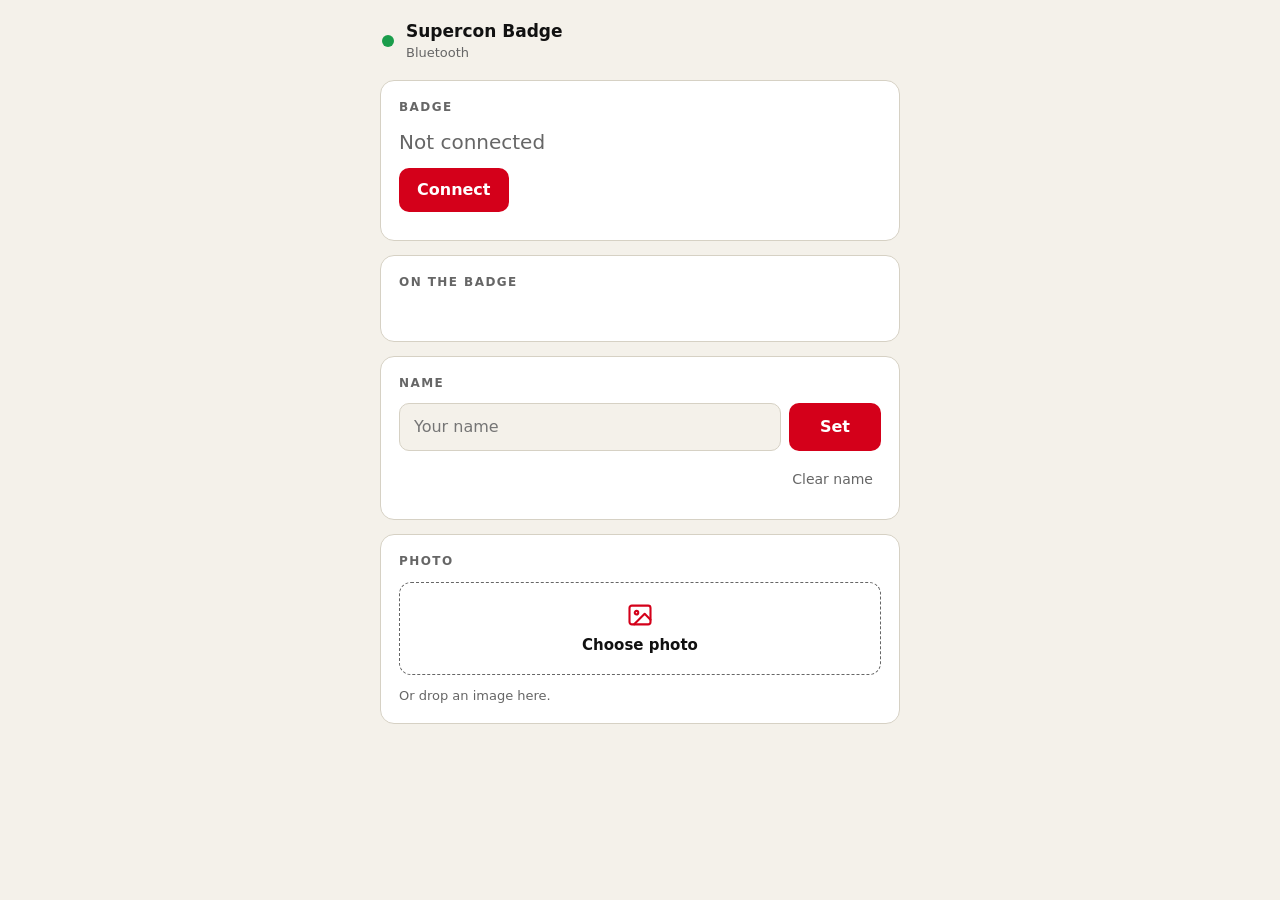
==== web/webnametag/index.html @ ace5f450 "Rewrite Web Nametag over Bluetooth LE with pairing code Badge advertises as Badge-<BLE_NAME> (or MAC" ====
<!DOCTYPE html><html lang=en><head><meta charset=utf-8>
<meta name=viewport content='width=device-width,initial-scale=1,viewport-fit=cover'>
<meta name=color-scheme content='light dark'><title>Badge</title>
<style>
:root{--bg:#f4f1ea;--card:#fff;--fg:#111;--mut:#666;--ln:#d6d1c4;--ac:#d4001a;--on:#fff;--ok:#1a9d4b}
@media(prefers-color-scheme:dark){:root{--bg:#0b0b0c;--card:#17171a;--fg:#f2f2f2;--mut:#8d8d95;--ln:#2c2c31;--ac:#ff2b3f;--on:#0b0b0c;--ok:#3ccf70}}
*{box-sizing:border-box}
body{margin:0;background:var(--bg);color:var(--fg);font:16px/1.4 system-ui,-apple-system,sans-serif;
padding:max(16px,env(safe-area-inset-top)) 16px max(32px,env(safe-area-inset-bottom))}
main{max-width:520px;margin:auto}
header{display:flex;align-items:center;gap:12px;margin:4px 2px 18px}
#dot{width:12px;height:12px;border-radius:50%;background:var(--ok);flex:none}
h1{font-size:17px;margin:0;font-weight:700}
header p{margin:0;color:var(--mut);font-size:13px}
section{background:var(--card);border:1px solid var(--ln);border-radius:14px;padding:18px;margin-bottom:14px}
section.dr{border-color:var(--ac)}
h2{font-size:12px;letter-spacing:.12em;text-transform:uppercase;color:var(--mut);margin:0 0 12px;font-weight:600}
.cur{font-size:28px;font-weight:700;word-break:break-word;margin:0}
.cur.e{color:var(--mut);font-weight:500;font-size:20px}
.sub{display:flex;align-items:center;gap:8px;color:var(--mut);font-size:13px;margin:8px 0 0;min-height:20px}
.sp{width:14px;height:14px;border:2px solid var(--ln);border-top-color:var(--ac);border-radius:50%;display:none;
animation:r .8s linear infinite}
.bz .sp{display:block}
@keyframes r{to{transform:rotate(360deg)}}
@media(prefers-reduced-motion:reduce){*{animation-duration:3s!important;transition:none!important}}
.row{display:flex;gap:8px}
.hint{color:var(--mut);font-size:13px;margin:0}
.nr{display:flex;justify-content:space-between;align-items:center;margin-top:6px}
input[type=text]{flex:1;min-width:0;min-height:48px;font:inherit;font-size:16px;color:var(--fg);background:var(--bg);
border:1px solid var(--ln);border-radius:10px;padding:0 14px;outline:0}
input[type=text]:focus{border-color:var(--ac)}
button{font:inherit;font-weight:600;min-height:44px;color:var(--on);background:var(--ac);border:0;border-radius:10px;
padding:0 18px;cursor:pointer;-webkit-appearance:none}
button:active{opacity:.8}
button:disabled{opacity:.4;cursor:default}
button.g{background:transparent;color:var(--fg);border:1px solid var(--ln)}
button.t{background:none;color:var(--mut);padding:0 8px;font-weight:500;font-size:14px}
#sn{min-width:92px}
:focus-visible{outline:3px solid var(--ac);outline-offset:2px}
.v{position:absolute;width:1px;height:1px;opacity:0;overflow:hidden}
.pk{display:flex;gap:10px}
.pk label{flex:1;display:flex;flex-direction:column;align-items:center;gap:6px;padding:18px 8px;cursor:pointer;
border:1px dashed var(--mut);border-radius:12px;font-weight:600;font-size:15px}
.pk label:active{background:var(--bg)}
.v:focus-visible+label{outline:3px solid var(--ac);outline-offset:2px}
.pk svg{width:28px;height:28px;stroke:var(--ac);fill:none;stroke-width:1.8;stroke-linecap:round;stroke-linejoin:round}
.dh{margin-top:12px}
@media(hover:hover){#lc,#fc{display:none}}
@media(hover:none){.dh{display:none}}
#sh{position:fixed;top:0;right:0;bottom:0;left:0;background:var(--bg);display:none;flex-direction:column;z-index:7;
touch-action:none;overscroll-behavior:contain;padding-top:env(safe-area-inset-top)}
#sh.o{display:flex}
.bar{display:flex;align-items:center;justify-content:space-between;gap:8px;padding:8px 12px;background:var(--card)}
#pg{height:3px;background:var(--ln);overflow:hidden}
#pg i{display:block;height:100%;width:0;background:var(--ac);transition:width .15s}
#pg.n i{width:35%;animation:n 1s ease-in-out infinite alternate}
@keyframes n{from{margin-left:0}to{margin-left:65%}}
.bar b{font-size:15px}
#cs{display:none;gap:12px}
.seg{display:flex;background:var(--bg);border:1px solid var(--ln);border-radius:10px;padding:3px;gap:3px}
.seg button{flex:1;min-height:38px;background:transparent;color:var(--fg);padding:0 12px;font-size:14px;white-space:nowrap}
.seg button[aria-pressed=true]{background:var(--ac);color:var(--on)}
#stg{flex:1;min-height:0;display:flex;align-items:center;justify-content:center;padding:12px;position:relative}
canvas{max-width:100%;max-height:100%;display:block;border-radius:10px;border:1px solid var(--ln);background:#fff}
#c{touch-action:none;cursor:grab}
#ld{position:absolute;top:12px;right:12px;bottom:12px;left:12px;display:none;align-items:center;justify-content:center;
background:rgba(0,0,0,.45);color:#fff;border-radius:10px;font-weight:600}
.ctl{padding:12px 16px max(14px,env(safe-area-inset-bottom));background:var(--card);border-top:1px solid var(--ln);
display:grid;gap:12px}
.ctl label{display:flex;align-items:center;gap:12px;font-size:14px;color:var(--mut)}
.ctl label span{width:84px;flex:none}
.ctl input[type=range]{flex:1;min-width:0;accent-color:var(--ac);min-height:32px;margin:0}
#ov{position:fixed;top:0;right:0;bottom:0;left:0;background:rgba(0,0,0,.55);display:none;align-items:center;
justify-content:center;padding:20px;z-index:9}
#ov div{background:var(--card);color:var(--fg);border-radius:14px;padding:22px;max-width:360px;width:100%}
#ov p{margin:0 0 16px;font-size:16px}
#ov button{width:100%}
#toast{position:fixed;left:50%;bottom:max(24px,env(safe-area-inset-bottom));transform:translateX(-50%);background:var(--fg);
color:var(--bg);padding:10px 16px;border-radius:999px;font-size:14px;opacity:0;pointer-events:none;transition:opacity .2s;
z-index:8;max-width:90%;text-align:center}
#toast.on{opacity:1}
</style></head><body><main>
<header><i id=dot></i><div><h1>Supercon Badge</h1><p>Bluetooth</p></div></header>
<section id=bsec><h2>Badge</h2><p class='cur e' id=bn>Not connected</p>
<form id=cf class=row style='margin-top:12px'><button id=cb type=button>Connect</button></form>
<form id=af class=row style='display:none;margin-top:12px'><input id=ci type=text inputmode=numeric pattern='[0-9]*' maxlength=4 placeholder='Code on the badge' autocomplete=off aria-label='Pairing code'><button id=ab>Unlock</button></form>
<p class=hint id=ch style='margin-top:10px'></p></section>
<section><h2>On the badge</h2><p class=cur id=cur></p>
<p class=sub id=sub aria-live=polite><i class=sp></i><span id=sm></span></p></section>
<section><h2>Name</h2>
<form id=nf method=POST action=/ class=row><input id=ni type=text name=name maxlength=24 placeholder='Your name'
autocomplete=off enterkeyhint=send aria-label=Name><button id=sn>Set</button></form>
<div class=nr><span class=hint id=cn></span><button type=button id=cl class=t>Clear name</button></div></section>
<section id=ps><h2>Photo</h2><div class=pk>
<input id=f class=v type=file accept='image/*,.heic,.heif'><label for=f><svg viewBox='0 0 24 24'><rect x='3' y='4' width='18' height='16' rx='2'/><circle cx='9' cy='10' r='1.5'/><path d='M21 16l-5-5-9 9'/></svg>Choose photo</label>
<input id=fc class=v type=file accept='image/*' capture=environment><label for=fc id=lc><svg viewBox='0 0 24 24'><path d='M4 8h3l2-3h6l2 3h3v12H4z'/><circle cx='12' cy='13' r='3.5'/></svg>Take photo</label></div>
<p class='hint dh'>Or drop an image here.</p></section></main>
<div id=sh role=dialog aria-modal=true aria-label='Photo editor'>
<div class=bar><button id=cx type=button class=g>Cancel</button>
<b id=ttl></b>
<button id=ss type=button>Next</button></div>
<div id=pg><i></i></div>
<div id=stg><canvas id=c width=480 height=336></canvas><canvas id=pv width=960 height=672 style='display:none'></canvas>
<div id=ld>Rendering preview...</div></div>
<div class=ctl id=ctl><p class=hint id=hn></p>
<label id=zr><span>Zoom</span><input type=range id=z min=0 max=100 value=0></label>
<div id=cs><div class=seg><button id=bw type=button aria-pressed=false>Black &amp; white</button><button id=br type=button aria-pressed=true>B/W + red</button></div>
<label id=rr><span>Red amount</span><input type=range id=rs min=0 max=100 value=50></label></div></div></div>
<div id=ov><div role=alertdialog aria-modal=true><p id=ovt></p><button id=ovb>OK</button></div></div>
<div id=toast role=status></div>
<script src=/app.js></script></body></html>
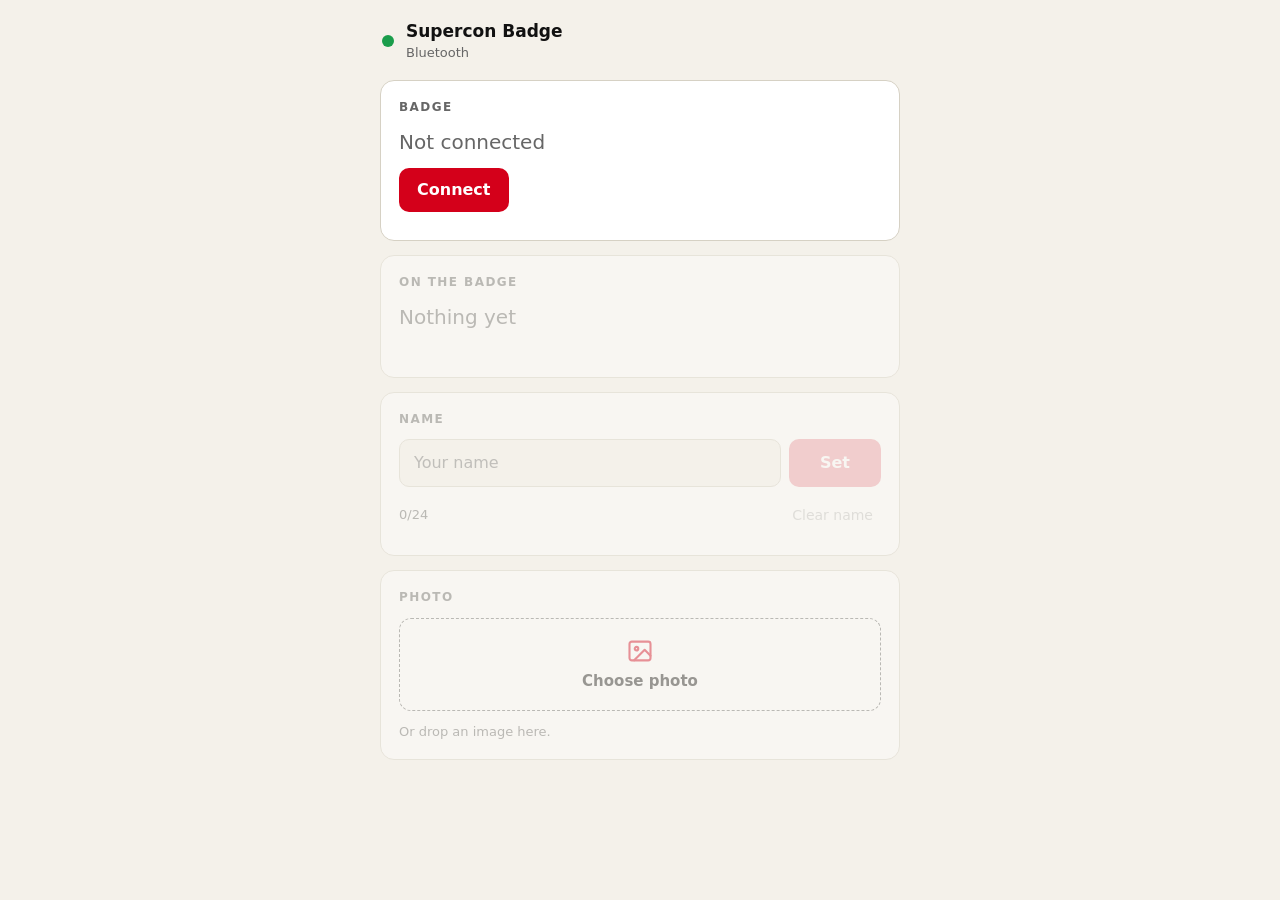
==== commit a088d980: "web: load app.js by relative path (site is served under a subpath on GitHub Pages) Co-Authored-By: C" ====
--- a/web/webnametag/index.html
+++ b/web/webnametag/index.html
@@ -1,6 +1,6 @@
 <!DOCTYPE html><html lang=en><head><meta charset=utf-8>
 <meta name=viewport content='width=device-width,initial-scale=1,viewport-fit=cover'>
-<meta name=color-scheme content='light dark'><title>Badge</title>
+<meta name=color-scheme content='light dark'><title>Badge</title><link rel=icon href=data:,>
 <style>
 :root{--bg:#f4f1ea;--card:#fff;--fg:#111;--mut:#666;--ln:#d6d1c4;--ac:#d4001a;--on:#fff;--ok:#1a9d4b}
 @media(prefers-color-scheme:dark){:root{--bg:#0b0b0c;--card:#17171a;--fg:#f2f2f2;--mut:#8d8d95;--ln:#2c2c31;--ac:#ff2b3f;--on:#0b0b0c;--ok:#3ccf70}}
@@ -108,4 +108,4 @@
 <label id=rr><span>Red amount</span><input type=range id=rs min=0 max=100 value=50></label></div></div></div>
 <div id=ov><div role=alertdialog aria-modal=true><p id=ovt></p><button id=ovb>OK</button></div></div>
 <div id=toast role=status></div>
-<script src=/app.js></script></body></html>+<script src=app.js></script></body></html>
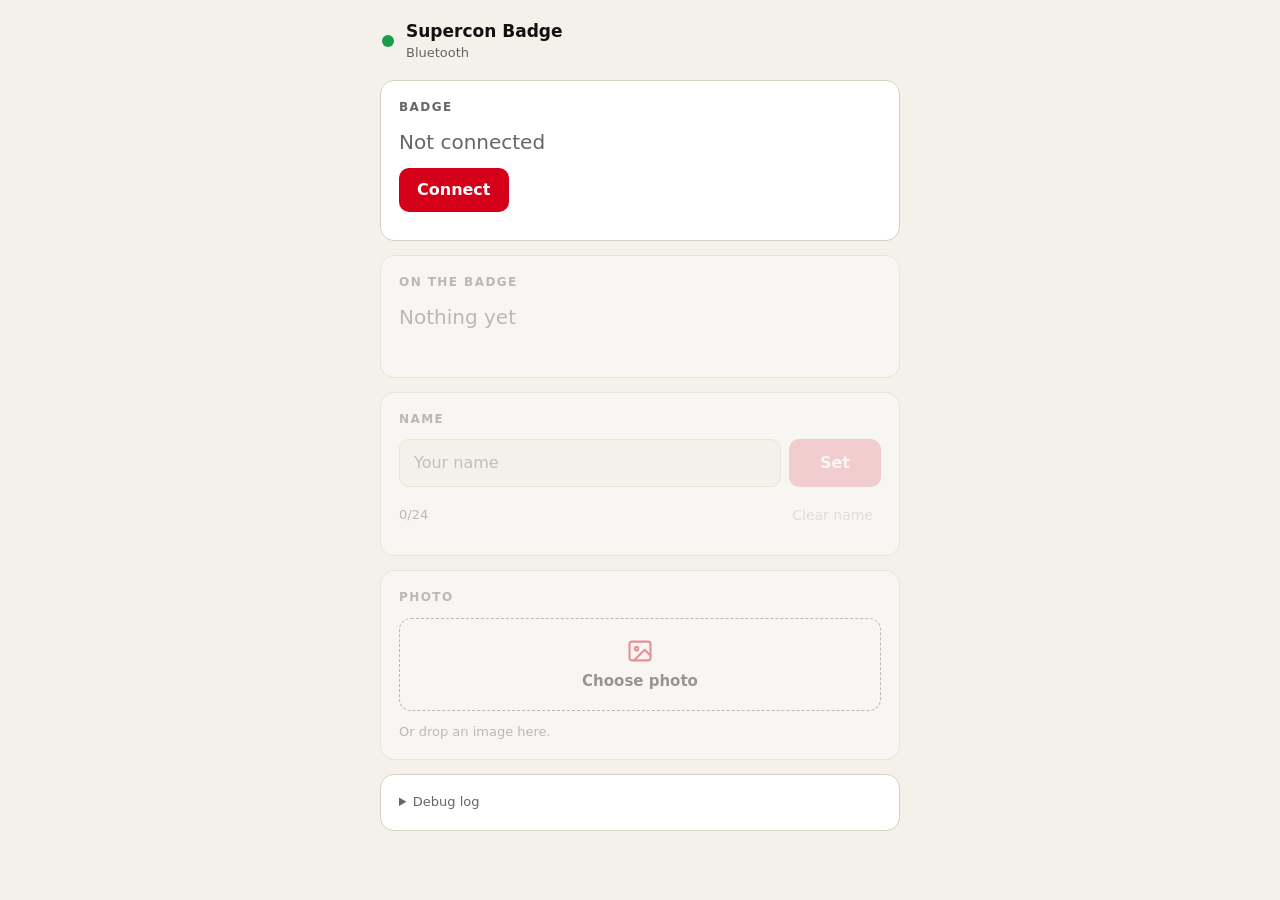
==== commit 1c06c9bd: "web: on-page debug log (collapsed at the bottom) with Copy button Co-Authored-By: Claude Sonnet 5.5 " ====
--- a/web/webnametag/index.html
+++ b/web/webnametag/index.html
@@ -94,7 +94,10 @@
 <section id=ps><h2>Photo</h2><div class=pk>
 <input id=f class=v type=file accept='image/*,.heic,.heif'><label for=f><svg viewBox='0 0 24 24'><rect x='3' y='4' width='18' height='16' rx='2'/><circle cx='9' cy='10' r='1.5'/><path d='M21 16l-5-5-9 9'/></svg>Choose photo</label>
 <input id=fc class=v type=file accept='image/*' capture=environment><label for=fc id=lc><svg viewBox='0 0 24 24'><path d='M4 8h3l2-3h6l2 3h3v12H4z'/><circle cx='12' cy='13' r='3.5'/></svg>Take photo</label></div>
-<p class='hint dh'>Or drop an image here.</p></section></main>
+<p class='hint dh'>Or drop an image here.</p></section>
+<section id=dbs><details><summary class=hint>Debug log</summary>
+<pre id=dbg style='font:12px/1.4 ui-monospace,Menlo,monospace;white-space:pre-wrap;word-break:break-all;max-height:45vh;overflow:auto;user-select:text;-webkit-user-select:text;margin:10px 0'></pre>
+<button type=button id=dbc class=g>Copy log</button></details></section></main>
 <div id=sh role=dialog aria-modal=true aria-label='Photo editor'>
 <div class=bar><button id=cx type=button class=g>Cancel</button>
 <b id=ttl></b>
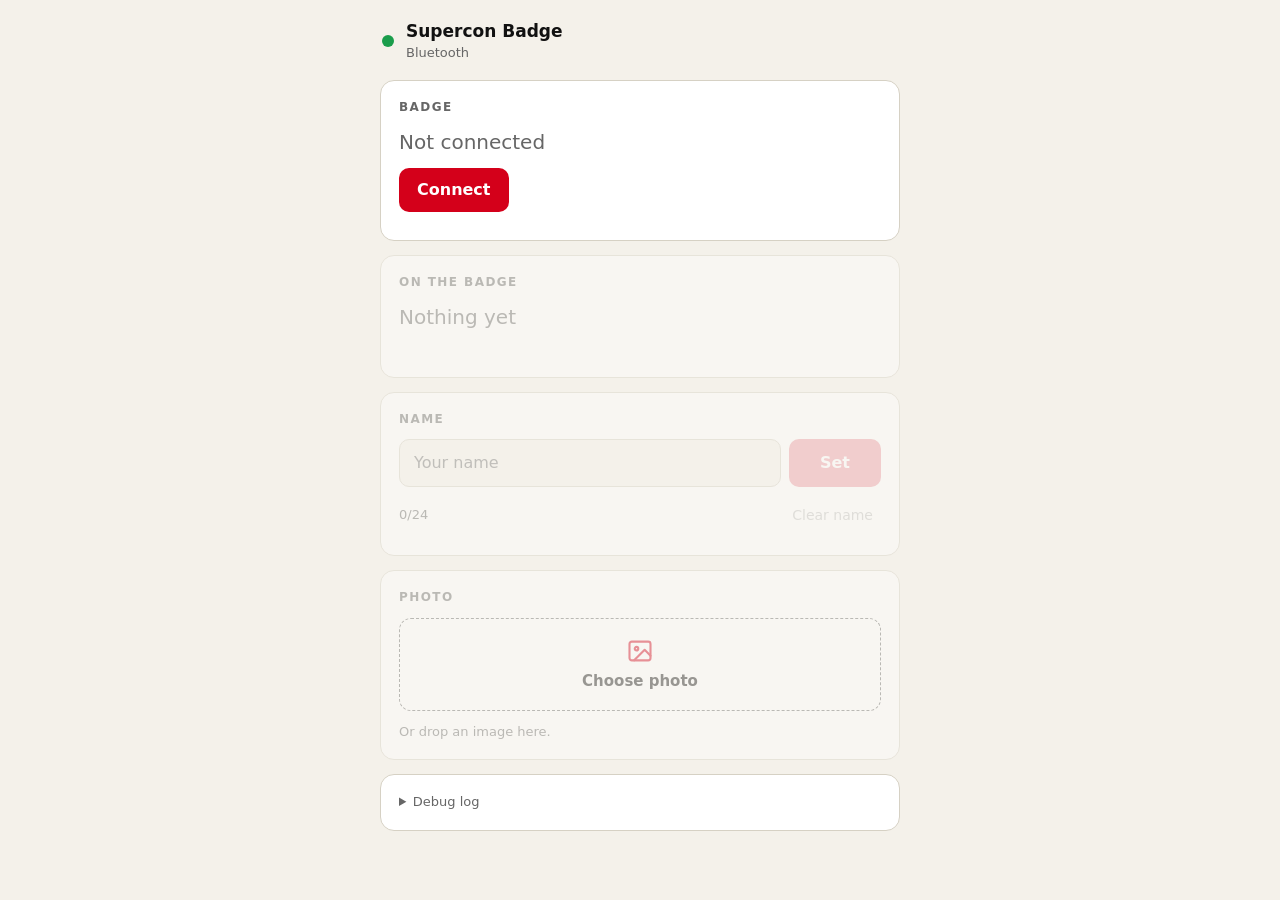
==== commit 4238dc16: "web: build number in the debug log, cache-bust app.js Co-Authored-By: Claude Sonnet 5.5 <noreply@ant" ====
--- a/web/webnametag/index.html
+++ b/web/webnametag/index.html
@@ -111,4 +111,4 @@
 <label id=rr><span>Red amount</span><input type=range id=rs min=0 max=100 value=50></label></div></div></div>
 <div id=ov><div role=alertdialog aria-modal=true><p id=ovt></p><button id=ovb>OK</button></div></div>
 <div id=toast role=status></div>
-<script src=app.js></script></body></html>+<script src=app.js?v=4></script></body></html>
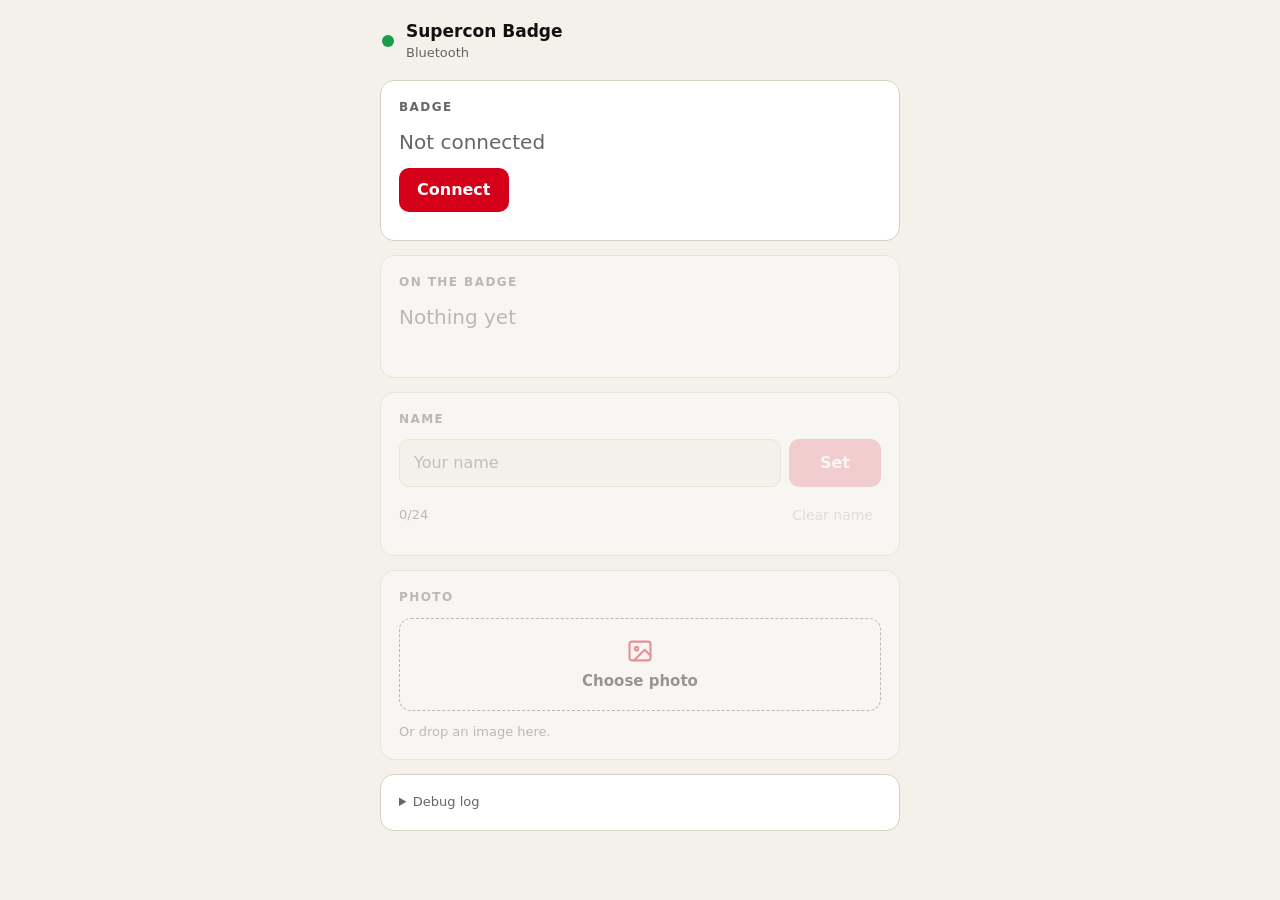
==== commit 55e2f2f3: "Send photo bytes over CTRL (acknowledged 'D' writes); DATA characteristic stalls under Bluefy Co-Aut" ====
--- a/web/webnametag/index.html
+++ b/web/webnametag/index.html
@@ -111,4 +111,4 @@
 <label id=rr><span>Red amount</span><input type=range id=rs min=0 max=100 value=50></label></div></div></div>
 <div id=ov><div role=alertdialog aria-modal=true><p id=ovt></p><button id=ovb>OK</button></div></div>
 <div id=toast role=status></div>
-<script src=app.js?v=4></script></body></html>+<script src=app.js?v=5></script></body></html>
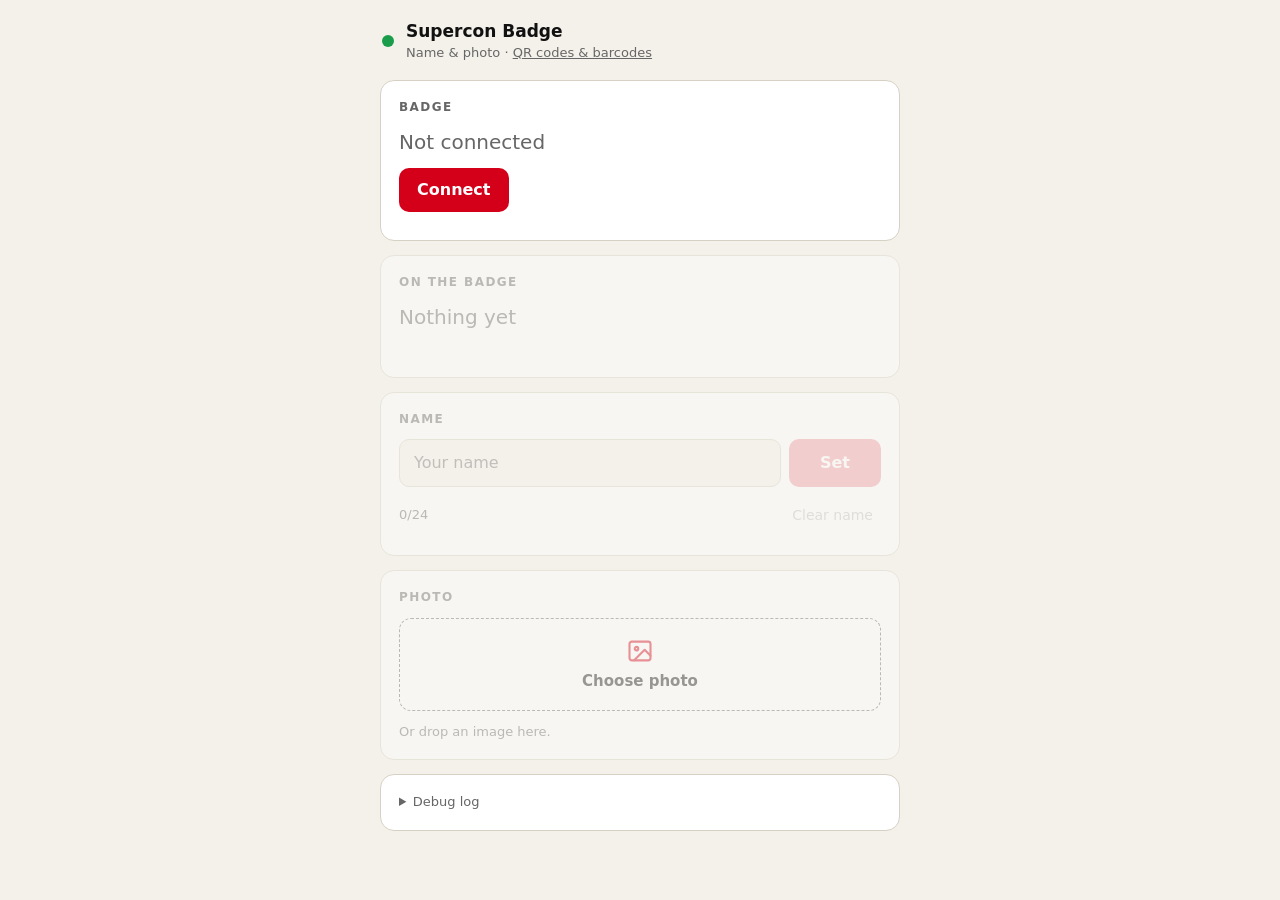
==== commit e1c5547e: "Re-enable Web Nametag, add barcode page, drop BLE pairing code - apps/webnametag.py back in the menu" ====
--- a/web/webnametag/index.html
+++ b/web/webnametag/index.html
@@ -1,97 +1,18 @@
 <!DOCTYPE html><html lang=en><head><meta charset=utf-8>
 <meta name=viewport content='width=device-width,initial-scale=1,viewport-fit=cover'>
-<meta name=color-scheme content='light dark'><title>Badge</title><link rel=icon href=data:,>
-<style>
-:root{--bg:#f4f1ea;--card:#fff;--fg:#111;--mut:#666;--ln:#d6d1c4;--ac:#d4001a;--on:#fff;--ok:#1a9d4b}
-@media(prefers-color-scheme:dark){:root{--bg:#0b0b0c;--card:#17171a;--fg:#f2f2f2;--mut:#8d8d95;--ln:#2c2c31;--ac:#ff2b3f;--on:#0b0b0c;--ok:#3ccf70}}
-*{box-sizing:border-box}
-body{margin:0;background:var(--bg);color:var(--fg);font:16px/1.4 system-ui,-apple-system,sans-serif;
-padding:max(16px,env(safe-area-inset-top)) 16px max(32px,env(safe-area-inset-bottom))}
-main{max-width:520px;margin:auto}
-header{display:flex;align-items:center;gap:12px;margin:4px 2px 18px}
-#dot{width:12px;height:12px;border-radius:50%;background:var(--ok);flex:none}
-h1{font-size:17px;margin:0;font-weight:700}
-header p{margin:0;color:var(--mut);font-size:13px}
-section{background:var(--card);border:1px solid var(--ln);border-radius:14px;padding:18px;margin-bottom:14px}
-section.dr{border-color:var(--ac)}
-h2{font-size:12px;letter-spacing:.12em;text-transform:uppercase;color:var(--mut);margin:0 0 12px;font-weight:600}
-.cur{font-size:28px;font-weight:700;word-break:break-word;margin:0}
-.cur.e{color:var(--mut);font-weight:500;font-size:20px}
-.sub{display:flex;align-items:center;gap:8px;color:var(--mut);font-size:13px;margin:8px 0 0;min-height:20px}
-.sp{width:14px;height:14px;border:2px solid var(--ln);border-top-color:var(--ac);border-radius:50%;display:none;
-animation:r .8s linear infinite}
-.bz .sp{display:block}
-@keyframes r{to{transform:rotate(360deg)}}
-@media(prefers-reduced-motion:reduce){*{animation-duration:3s!important;transition:none!important}}
-.row{display:flex;gap:8px}
-.hint{color:var(--mut);font-size:13px;margin:0}
-.nr{display:flex;justify-content:space-between;align-items:center;margin-top:6px}
-input[type=text]{flex:1;min-width:0;min-height:48px;font:inherit;font-size:16px;color:var(--fg);background:var(--bg);
-border:1px solid var(--ln);border-radius:10px;padding:0 14px;outline:0}
-input[type=text]:focus{border-color:var(--ac)}
-button{font:inherit;font-weight:600;min-height:44px;color:var(--on);background:var(--ac);border:0;border-radius:10px;
-padding:0 18px;cursor:pointer;-webkit-appearance:none}
-button:active{opacity:.8}
-button:disabled{opacity:.4;cursor:default}
-button.g{background:transparent;color:var(--fg);border:1px solid var(--ln)}
-button.t{background:none;color:var(--mut);padding:0 8px;font-weight:500;font-size:14px}
-#sn{min-width:92px}
-:focus-visible{outline:3px solid var(--ac);outline-offset:2px}
-.v{position:absolute;width:1px;height:1px;opacity:0;overflow:hidden}
-.pk{display:flex;gap:10px}
-.pk label{flex:1;display:flex;flex-direction:column;align-items:center;gap:6px;padding:18px 8px;cursor:pointer;
-border:1px dashed var(--mut);border-radius:12px;font-weight:600;font-size:15px}
-.pk label:active{background:var(--bg)}
-.v:focus-visible+label{outline:3px solid var(--ac);outline-offset:2px}
-.pk svg{width:28px;height:28px;stroke:var(--ac);fill:none;stroke-width:1.8;stroke-linecap:round;stroke-linejoin:round}
-.dh{margin-top:12px}
-@media(hover:hover){#lc,#fc{display:none}}
-@media(hover:none){.dh{display:none}}
-#sh{position:fixed;top:0;right:0;bottom:0;left:0;background:var(--bg);display:none;flex-direction:column;z-index:7;
-touch-action:none;overscroll-behavior:contain;padding-top:env(safe-area-inset-top)}
-#sh.o{display:flex}
-.bar{display:flex;align-items:center;justify-content:space-between;gap:8px;padding:8px 12px;background:var(--card)}
-#pg{height:3px;background:var(--ln);overflow:hidden}
-#pg i{display:block;height:100%;width:0;background:var(--ac);transition:width .15s}
-#pg.n i{width:35%;animation:n 1s ease-in-out infinite alternate}
-@keyframes n{from{margin-left:0}to{margin-left:65%}}
-.bar b{font-size:15px}
-#cs{display:none;gap:12px}
-.seg{display:flex;background:var(--bg);border:1px solid var(--ln);border-radius:10px;padding:3px;gap:3px}
-.seg button{flex:1;min-height:38px;background:transparent;color:var(--fg);padding:0 12px;font-size:14px;white-space:nowrap}
-.seg button[aria-pressed=true]{background:var(--ac);color:var(--on)}
-#stg{flex:1;min-height:0;display:flex;align-items:center;justify-content:center;padding:12px;position:relative}
-canvas{max-width:100%;max-height:100%;display:block;border-radius:10px;border:1px solid var(--ln);background:#fff}
-#c{touch-action:none;cursor:grab}
-#ld{position:absolute;top:12px;right:12px;bottom:12px;left:12px;display:none;align-items:center;justify-content:center;
-background:rgba(0,0,0,.45);color:#fff;border-radius:10px;font-weight:600}
-.ctl{padding:12px 16px max(14px,env(safe-area-inset-bottom));background:var(--card);border-top:1px solid var(--ln);
-display:grid;gap:12px}
-.ctl label{display:flex;align-items:center;gap:12px;font-size:14px;color:var(--mut)}
-.ctl label span{width:84px;flex:none}
-.ctl input[type=range]{flex:1;min-width:0;accent-color:var(--ac);min-height:32px;margin:0}
-#ov{position:fixed;top:0;right:0;bottom:0;left:0;background:rgba(0,0,0,.55);display:none;align-items:center;
-justify-content:center;padding:20px;z-index:9}
-#ov div{background:var(--card);color:var(--fg);border-radius:14px;padding:22px;max-width:360px;width:100%}
-#ov p{margin:0 0 16px;font-size:16px}
-#ov button{width:100%}
-#toast{position:fixed;left:50%;bottom:max(24px,env(safe-area-inset-bottom));transform:translateX(-50%);background:var(--fg);
-color:var(--bg);padding:10px 16px;border-radius:999px;font-size:14px;opacity:0;pointer-events:none;transition:opacity .2s;
-z-index:8;max-width:90%;text-align:center}
-#toast.on{opacity:1}
-</style></head><body><main>
-<header><i id=dot></i><div><h1>Supercon Badge</h1><p>Bluetooth</p></div></header>
+<meta name=color-scheme content='light dark'><title>Badge Nametag</title><link rel=icon href=data:,>
+<link rel=stylesheet href=style.css?v=6></head><body><main>
+<header><i id=dot></i><div><h1>Supercon Badge</h1><p>Name &amp; photo &middot; <a href=codes.html style='color:inherit'>QR codes &amp; barcodes</a></p></div></header>
 <section id=bsec><h2>Badge</h2><p class='cur e' id=bn>Not connected</p>
 <form id=cf class=row style='margin-top:12px'><button id=cb type=button>Connect</button></form>
-<form id=af class=row style='display:none;margin-top:12px'><input id=ci type=text inputmode=numeric pattern='[0-9]*' maxlength=4 placeholder='Code on the badge' autocomplete=off aria-label='Pairing code'><button id=ab>Unlock</button></form>
 <p class=hint id=ch style='margin-top:10px'></p></section>
-<section><h2>On the badge</h2><p class=cur id=cur></p>
+<section data-gate><h2>On the badge</h2><p class=cur id=cur></p>
 <p class=sub id=sub aria-live=polite><i class=sp></i><span id=sm></span></p></section>
-<section><h2>Name</h2>
+<section data-gate><h2>Name</h2>
 <form id=nf method=POST action=/ class=row><input id=ni type=text name=name maxlength=24 placeholder='Your name'
 autocomplete=off enterkeyhint=send aria-label=Name><button id=sn>Set</button></form>
 <div class=nr><span class=hint id=cn></span><button type=button id=cl class=t>Clear name</button></div></section>
-<section id=ps><h2>Photo</h2><div class=pk>
+<section id=ps data-gate><h2>Photo</h2><div class=pk>
 <input id=f class=v type=file accept='image/*,.heic,.heif'><label for=f><svg viewBox='0 0 24 24'><rect x='3' y='4' width='18' height='16' rx='2'/><circle cx='9' cy='10' r='1.5'/><path d='M21 16l-5-5-9 9'/></svg>Choose photo</label>
 <input id=fc class=v type=file accept='image/*' capture=environment><label for=fc id=lc><svg viewBox='0 0 24 24'><path d='M4 8h3l2-3h6l2 3h3v12H4z'/><circle cx='12' cy='13' r='3.5'/></svg>Take photo</label></div>
 <p class='hint dh'>Or drop an image here.</p></section>
@@ -111,4 +32,4 @@
 <label id=rr><span>Red amount</span><input type=range id=rs min=0 max=100 value=50></label></div></div></div>
 <div id=ov><div role=alertdialog aria-modal=true><p id=ovt></p><button id=ovb>OK</button></div></div>
 <div id=toast role=status></div>
-<script src=app.js?v=5></script></body></html>+<script src=ble.js?v=6></script><script src=app.js?v=6></script></body></html>
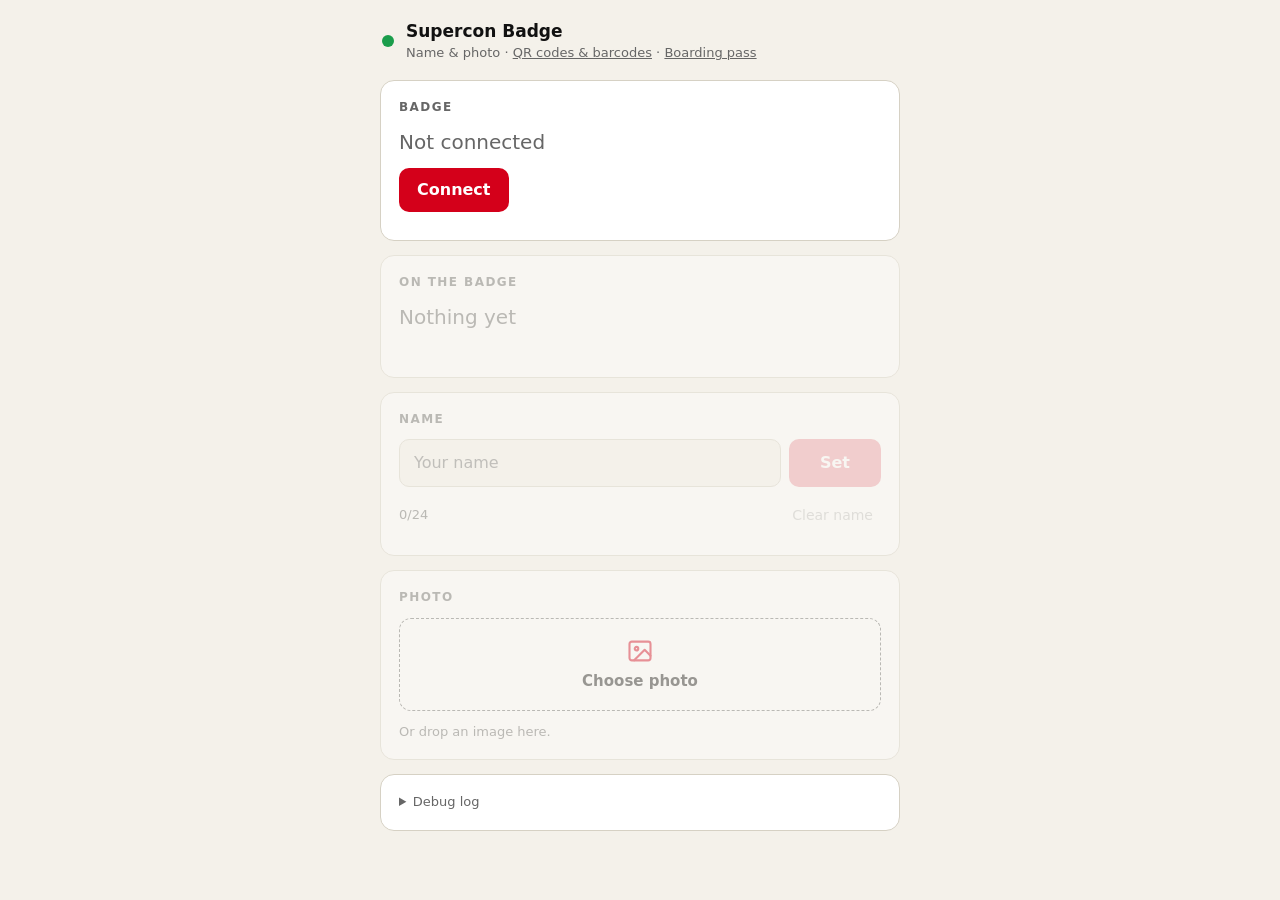
==== commit 7ed4e6da: "Add Boarding Pass app and page (reads BCBP barcode from an image, draws a Delta style pass) Co-Autho" ====
--- a/web/webnametag/index.html
+++ b/web/webnametag/index.html
@@ -2,7 +2,7 @@
 <meta name=viewport content='width=device-width,initial-scale=1,viewport-fit=cover'>
 <meta name=color-scheme content='light dark'><title>Badge Nametag</title><link rel=icon href=data:,>
 <link rel=stylesheet href=style.css?v=6></head><body><main>
-<header><i id=dot></i><div><h1>Supercon Badge</h1><p>Name &amp; photo &middot; <a href=codes.html style='color:inherit'>QR codes &amp; barcodes</a></p></div></header>
+<header><i id=dot></i><div><h1>Supercon Badge</h1><p>Name &amp; photo &middot; <a href=codes.html style='color:inherit'>QR codes &amp; barcodes</a> &middot; <a href=pass.html style='color:inherit'>Boarding pass</a></p></div></header>
 <section id=bsec><h2>Badge</h2><p class='cur e' id=bn>Not connected</p>
 <form id=cf class=row style='margin-top:12px'><button id=cb type=button>Connect</button></form>
 <p class=hint id=ch style='margin-top:10px'></p></section>
